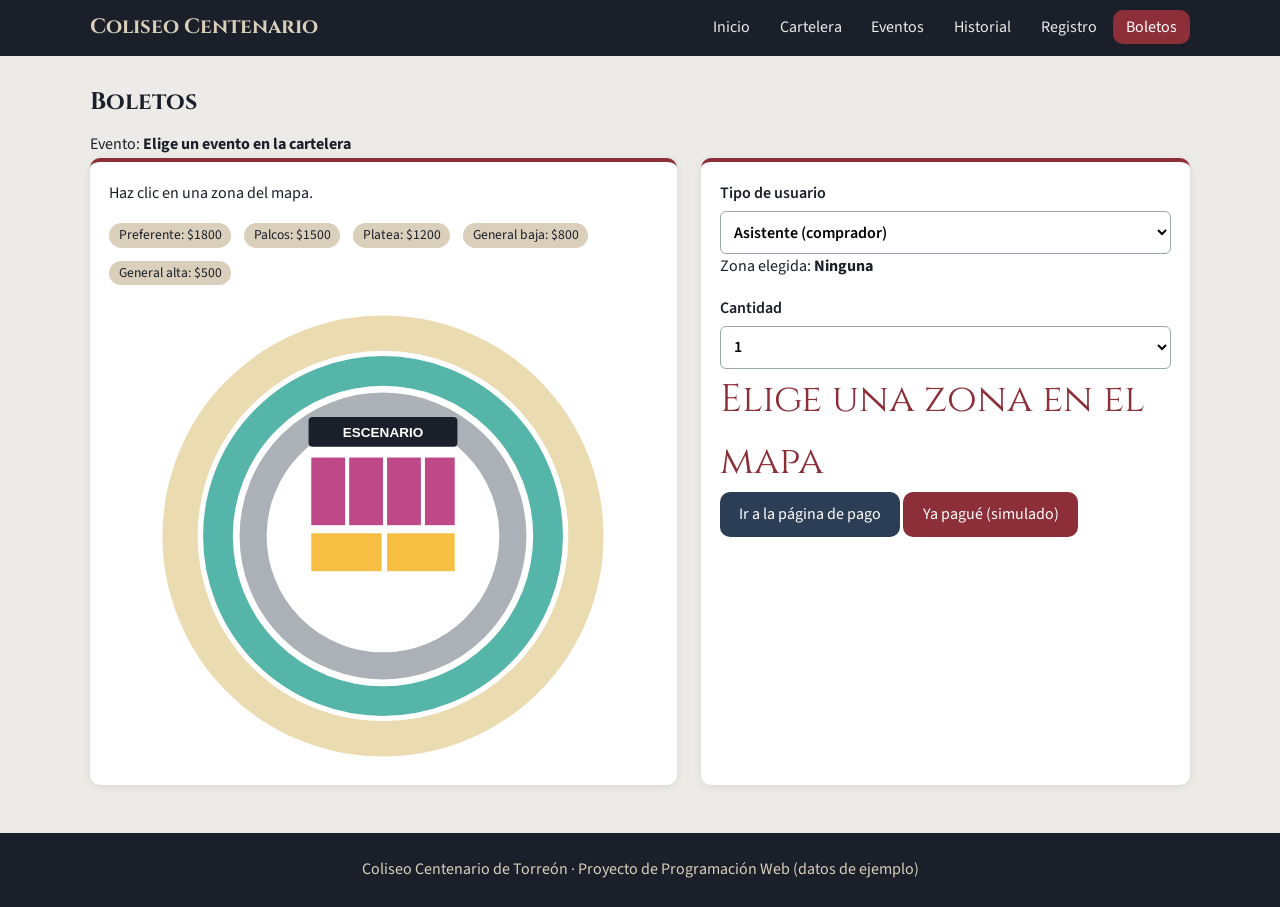
==== Web/boletos.html @ 9a9e8e97 "Version NO final del proyecto" ====
<!DOCTYPE html>
<html lang="es">
<head>
<meta charset="UTF-8">
<meta name="viewport" content="width=device-width, initial-scale=1.0">
<title>Boletos | Coliseo Centenario</title>
<link href="https://fonts.googleapis.com/css2?family=Cinzel:wght@600;700&family=Source+Sans+3:wght@400;600&display=swap" rel="stylesheet">
<link rel="stylesheet" href="../Estilos/estilos.css">
<script src="app.js"></script>
</head>
<body data-pagina="boletos">
<header class="cabecera" id="cabecera"></header>
<main><div class="contenedor"><h2>Boletos</h2><p>Evento: <strong id="evento-nombre">Elige un evento en la cartelera</strong></p><div class="compra"><div class="tarjeta"><p>Haz clic en una zona del mapa.</p><div class="leyenda" id="leyenda"></div><svg class="mapa" viewBox="0 0 340 340" role="group" aria-label="Mapa de zonas del Coliseo"><circle class="zona" data-zona="Palcos" tabindex="0" role="button" aria-label="Palcos" cx="170" cy="170" r="150" fill="none" stroke="#e6d4a0" stroke-width="26"/><circle class="zona" data-zona="General alta" tabindex="0" role="button" aria-label="General alta" cx="170" cy="170" r="122" fill="none" stroke="#2fa595" stroke-width="22"/><circle class="zona" data-zona="General baja" tabindex="0" role="button" aria-label="General baja" cx="170" cy="170" r="96" fill="none" stroke="#9aa0a8" stroke-width="20"/><rect class="escenario" x="115" y="82" width="110" height="22" rx="3"/><text x="170" y="97" text-anchor="middle">ESCENARIO</text><g class="zona" data-zona="Preferente" tabindex="0" role="button" aria-label="Preferente" fill="#b0206f"><rect x="117" y="112" width="25" height="50"/><rect x="145" y="112" width="25" height="50"/><rect x="173" y="112" width="25" height="50"/><rect x="201" y="112" width="22" height="50"/></g><g class="zona" data-zona="Platea" tabindex="0" role="button" aria-label="Platea" fill="#f5b21b"><rect x="117" y="168" width="52" height="28"/><rect x="173" y="168" width="50" height="28"/></g></svg></div><div class="tarjeta"><label>Tipo de usuario<select id="rol-pago"><option value="asistente">Asistente (comprador)</option><option value="organizador">Organizador / administrador</option></select></label><div id="panel-asistente" class="campos"><p>Zona elegida: <strong id="zona-txt">Ninguna</strong></p><label>Cantidad<select id="cant"><option>1</option><option>2</option><option>3</option><option>4</option><option>5</option><option>6</option></select></label></div><p class="precio" id="total"></p><p><a class="btn sec" href="https://www.paypal.com" target="_blank" rel="noopener">Ir a la página de pago</a> <button class="btn" id="confirmar" type="button">Ya pagué (simulado)</button></p><div id="conf" aria-live="polite"></div></div></div></div></main>
<footer class="pie" id="pie"></footer>
</body>
</html>
---- Estilos/estilos.css ----
:root{--tinta:#1b1f2a;--piedra:#ecebe7;--arena:#d9cfba;--sangre:#8c2f39;--azul:#2c3e55;--blanco:#fff;--r:10px}
*{box-sizing:border-box;margin:0}
body{font-family:"Source Sans 3",system-ui,sans-serif;color:var(--tinta);background:var(--piedra);line-height:1.6}
h1,h2,h3{font-family:Cinzel,Georgia,serif;line-height:1.2}
a{color:var(--sangre)}
:focus-visible{outline:3px solid var(--sangre);outline-offset:2px}
.contenedor{width:min(1100px,92%);margin:auto}
.cabecera{background:var(--tinta);position:sticky;top:0;z-index:5}
.cabecera .contenedor{display:flex;justify-content:space-between;align-items:center;flex-wrap:wrap;gap:.5rem;padding:.7rem 0}
.logo{font-family:Cinzel,serif;color:var(--arena);font-size:1.3rem;text-decoration:none;font-weight:700}
.menu{display:flex;flex-wrap:wrap;gap:.25rem;list-style:none;padding:0}
.menu a{color:var(--piedra);text-decoration:none;padding:.4rem .8rem;border-radius:var(--r)}
.menu a:hover,.menu a.activo{background:var(--sangre);color:var(--blanco)}
.banner{background:linear-gradient(rgba(27,31,42,.78),rgba(27,31,42,.78)),repeating-linear-gradient(90deg,var(--azul) 0 40px,var(--tinta) 40px 80px);color:var(--blanco);padding:5rem 0;text-align:center}
.banner h1{font-size:clamp(2rem,6vw,3.6rem)}
.banner p{max-width:60ch;margin:1rem auto}
main{padding:2rem 0 3rem}
main h2{margin-bottom:1rem}
.grid{display:grid;gap:1.2rem;grid-template-columns:repeat(auto-fit,minmax(250px,1fr))}
.datos{display:grid;grid-template-columns:repeat(3,1fr);gap:1rem;margin:2rem 0}
.tarjeta{background:var(--blanco);border-radius:var(--r);padding:1.2rem;border-top:4px solid var(--sangre);box-shadow:0 2px 8px rgba(0,0,0,.08)}
.tarjeta h3{font-size:1.1rem;margin-bottom:.4rem}
.etiqueta{display:inline-block;background:var(--arena);padding:.1rem .6rem;border-radius:99px;font-size:.85rem;margin:0 .3rem .3rem 0}
.btn{display:inline-block;background:var(--sangre);color:var(--blanco);padding:.6rem 1.2rem;border:0;border-radius:var(--r);font:inherit;cursor:pointer;text-decoration:none}
.btn:hover{background:var(--tinta)}
.btn.sec{background:var(--azul)}
.paypal{height:48px;display:block;margin-top:.8rem}
.filtros{display:flex;flex-wrap:wrap;gap:1rem;background:var(--arena);padding:1rem;border-radius:var(--r);margin-bottom:1.5rem}
label{display:flex;flex-direction:column;font-weight:600;gap:.25rem}
input,select,textarea{font:inherit;padding:.55rem;border:1px solid #9aa;border-radius:6px;background:var(--blanco);min-width:200px}
form{background:var(--blanco);padding:1.5rem;border-radius:var(--r);display:grid;gap:1rem;max-width:640px}
input.error,select.error,textarea.error{border-color:#c00;background:#fff3f3}
.msg-error{color:#b00;font-size:.9rem;font-weight:400}
.oculto{display:none!important}
.campos{display:grid;gap:1rem}
.ok{background:#e4f3e6;border-left:5px solid #2c7a3d;padding:1rem;border-radius:6px;margin-top:1rem}
.precio{font-family:Cinzel,serif;font-size:2.4rem;color:var(--sangre)}
.pie{background:var(--tinta);color:var(--arena);text-align:center;padding:1.5rem 0}
@media(max-width:700px){.datos{grid-template-columns:1fr}.menu{width:100%}.filtros label,input,select{width:100%}}
@media(prefers-reduced-motion:no-preference){.tarjeta{transition:transform .2s}.tarjeta:hover{transform:translateY(-3px)}}
.mapa{width:min(460px,100%);display:block;margin:auto}
.zona{cursor:pointer;opacity:.82;transition:opacity .15s}
.zona:hover,.zona.sel{opacity:1}
.zona.sel{filter:drop-shadow(0 0 4px #000)}
.zona.agotada{opacity:.2;cursor:not-allowed}
.escenario{fill:var(--tinta)}
.mapa text{font:600 10px Arial;fill:#fff;pointer-events:none}
.leyenda{display:flex;flex-wrap:wrap;gap:.5rem;margin:1rem 0}
.compra{display:grid;grid-template-columns:1.2fr 1fr;gap:1.5rem}
@media(max-width:800px){.compra{grid-template-columns:1fr}}
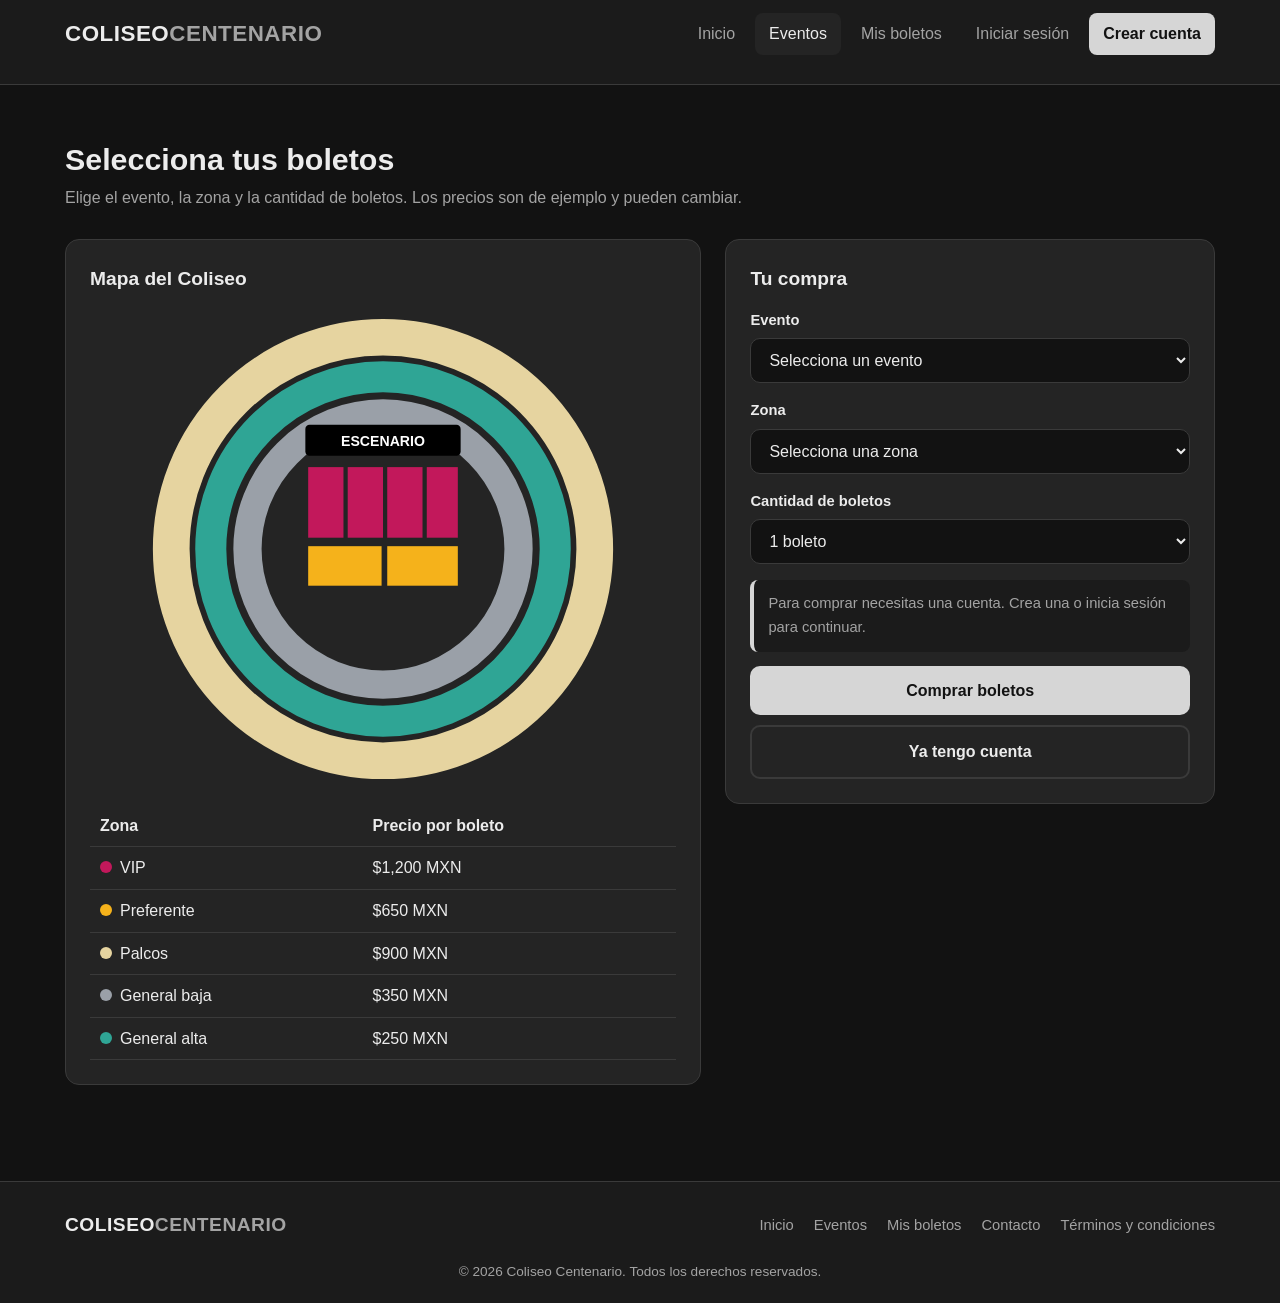
==== commit 4f539bda: "Se agrego pagina de compra de Boletos y se agrego la opcion de escoger el tipo de cuenta a crear" ====
--- a/Web/boletos.html
+++ b/Web/boletos.html
@@ -1,16 +1,157 @@
 <!DOCTYPE html>
 <html lang="es">
 <head>
-<meta charset="UTF-8">
-<meta name="viewport" content="width=device-width, initial-scale=1.0">
-<title>Boletos | Coliseo Centenario</title>
-<link href="https://fonts.googleapis.com/css2?family=Cinzel:wght@600;700&family=Source+Sans+3:wght@400;600&display=swap" rel="stylesheet">
-<link rel="stylesheet" href="../Estilos/estilos.css">
-<script src="app.js"></script>
+    <meta charset="UTF-8">
+    <meta name="viewport" content="width=device-width, initial-scale=1.0">
+    <title>Boletos | Coliseo Centenario</title>
+    <link rel="stylesheet" href="../Estilos/estilos.css">
 </head>
-<body data-pagina="boletos">
-<header class="cabecera" id="cabecera"></header>
-<main><div class="contenedor"><h2>Boletos</h2><p>Evento: <strong id="evento-nombre">Elige un evento en la cartelera</strong></p><div class="compra"><div class="tarjeta"><p>Haz clic en una zona del mapa.</p><div class="leyenda" id="leyenda"></div><svg class="mapa" viewBox="0 0 340 340" role="group" aria-label="Mapa de zonas del Coliseo"><circle class="zona" data-zona="Palcos" tabindex="0" role="button" aria-label="Palcos" cx="170" cy="170" r="150" fill="none" stroke="#e6d4a0" stroke-width="26"/><circle class="zona" data-zona="General alta" tabindex="0" role="button" aria-label="General alta" cx="170" cy="170" r="122" fill="none" stroke="#2fa595" stroke-width="22"/><circle class="zona" data-zona="General baja" tabindex="0" role="button" aria-label="General baja" cx="170" cy="170" r="96" fill="none" stroke="#9aa0a8" stroke-width="20"/><rect class="escenario" x="115" y="82" width="110" height="22" rx="3"/><text x="170" y="97" text-anchor="middle">ESCENARIO</text><g class="zona" data-zona="Preferente" tabindex="0" role="button" aria-label="Preferente" fill="#b0206f"><rect x="117" y="112" width="25" height="50"/><rect x="145" y="112" width="25" height="50"/><rect x="173" y="112" width="25" height="50"/><rect x="201" y="112" width="22" height="50"/></g><g class="zona" data-zona="Platea" tabindex="0" role="button" aria-label="Platea" fill="#f5b21b"><rect x="117" y="168" width="52" height="28"/><rect x="173" y="168" width="50" height="28"/></g></svg></div><div class="tarjeta"><label>Tipo de usuario<select id="rol-pago"><option value="asistente">Asistente (comprador)</option><option value="organizador">Organizador / administrador</option></select></label><div id="panel-asistente" class="campos"><p>Zona elegida: <strong id="zona-txt">Ninguna</strong></p><label>Cantidad<select id="cant"><option>1</option><option>2</option><option>3</option><option>4</option><option>5</option><option>6</option></select></label></div><p class="precio" id="total"></p><p><a class="btn sec" href="https://www.paypal.com" target="_blank" rel="noopener">Ir a la página de pago</a> <button class="btn" id="confirmar" type="button">Ya pagué (simulado)</button></p><div id="conf" aria-live="polite"></div></div></div></div></main>
-<footer class="pie" id="pie"></footer>
+<body>
+    <!-- =============== MENÚ ============================ -->
+    <header class="encabezado">
+        <div class="contenedor barra">
+            <a href="index.html" class="logo">COLISEO<span>CENTENARIO</span></a>
+            <input type="checkbox" id="menu-casilla" class="menu-casilla">
+            <label for="menu-casilla" class="menu-boton" aria-label="Abrir menú">☰</label>
+
+            <nav class="menu">
+                <a href="index.html">Inicio</a>
+                <a href="Eventos.html" class="activo">Eventos</a>
+                <a href="MisBoletos.html">Mis boletos</a>
+                <a href="Iniciar.html">Iniciar sesión</a>
+                <a href="registro.html" class="boton-menu">Crear cuenta</a>
+            </nav>
+        </div>
+    </header>
+
+    <main class="seccion">
+        <div class="contenedor">
+
+            <h1 class="seccion-titulo">Selecciona tus boletos</h1>
+            <p class="seccion-subtitulo">Elige el evento, la zona y la cantidad de boletos. Los precios son de ejemplo y pueden cambiar.</p>
+
+            <div class="compra">
+
+                <!-- ===== Mapa del recinto ===== -->
+                <section class="compra-caja">
+                    <h2 class="compra-titulo">Mapa del Coliseo</h2>
+
+                    <svg class="mapa" xmlns="http://www.w3.org/2000/svg" viewBox="0 0 340 340" role="img" aria-label="Mapa de zonas del Coliseo Centenario">
+                        <circle cx="170" cy="170" r="150" fill="none" stroke="#e6d4a0" stroke-width="26"><title>Palcos</title></circle>
+                        <circle cx="170" cy="170" r="122" fill="none" stroke="#2fa595" stroke-width="22"><title>General alta</title></circle>
+                        <circle cx="170" cy="170" r="96" fill="none" stroke="#9aa0a8" stroke-width="20"><title>General baja</title></circle>
+
+                        <rect x="115" y="82" width="110" height="22" rx="3" fill="#000000"/>
+                        <text x="170" y="97" text-anchor="middle" font-family="Arial" font-size="10" font-weight="bold" fill="#ffffff">ESCENARIO</text>
+
+                        <g fill="#c2185b">
+                            <rect x="117" y="112" width="25" height="50"><title>VIP</title></rect>
+                            <rect x="145" y="112" width="25" height="50"><title>VIP</title></rect>
+                            <rect x="173" y="112" width="25" height="50"><title>VIP</title></rect>
+                            <rect x="201" y="112" width="22" height="50"><title>VIP</title></rect>
+                        </g>
+                        <g fill="#f5b21b">
+                            <rect x="117" y="168" width="52" height="28"><title>Preferente</title></rect>
+                            <rect x="173" y="168" width="50" height="28"><title>Preferente</title></rect>
+                        </g>
+                    </svg>
+
+                    <table class="tabla-zonas">
+                        <tr>
+                            <th>Zona</th>
+                            <th>Precio por boleto</th>
+                        </tr>
+                    <tr>
+                        <td><span class="punto" style="background:#c2185b"></span>VIP</td>
+                        <td>$1,200 MXN</td>
+                    </tr>
+                    <tr>
+                        <td><span class="punto" style="background:#f5b21b"></span>Preferente</td>
+                        <td>$650 MXN</td>
+                    </tr>
+                    <tr>
+                        <td><span class="punto" style="background:#e6d4a0"></span>Palcos</td>
+                        <td>$900 MXN</td>
+                    </tr>
+                    <tr>
+                        <td><span class="punto" style="background:#9aa0a8"></span>General baja</td>
+                        <td>$350 MXN</td>
+                    </tr>
+                    <tr>
+                        <td><span class="punto" style="background:#2fa595"></span>General alta</td>
+                        <td>$250 MXN</td>
+                    </tr>
+                    </table>
+                </section>
+
+                <!-- ===== Formulario de compra ===== -->
+                <section class="compra-caja">
+                    <h2 class="compra-titulo">Tu compra</h2>
+
+                    <form action="#" method="post">
+                        <div class="campo">
+                            <label class="campo-etiqueta" for="evento">Evento</label>
+                            <select class="campo-entrada" id="evento" name="evento">
+                                <option value="">Selecciona un evento</option>
+                        <option value="8">This Is Lenny Jay's Michael · 8 Oct 2026</option>
+                        <option value="1">Conjunto Primavera y Firma · 10 Oct 2026</option>
+                        <option value="2">Enjambre · Daños Luz Tour 2026 · 17 Oct 2026</option>
+                        <option value="3">Panteón Rococó · 30 años · 29 Oct 2026</option>
+                        <option value="4">Los Auténticos Caligaris · 18 Nov 2026</option>
+                        <option value="5">Caifanes · 19 Nov 2026</option>
+                        <option value="6">Manuel Medrano · Superior Tour · 27 Nov 2026</option>
+                        <option value="7">Natanael Cano · Vol. 1 Tour · 28 Nov 2026</option>
+                        <option value="9">Yuridia · Fecha por confirmar</option>
+                            </select>
+                        </div>
+
+                        <div class="campo">
+                            <label class="campo-etiqueta" for="zona">Zona</label>
+                            <select class="campo-entrada" id="zona" name="zona">
+                                <option value="">Selecciona una zona</option>
+                        <option value="vip">VIP</option>
+                        <option value="preferente">Preferente</option>
+                        <option value="palcos">Palcos</option>
+                        <option value="general-baja">General baja</option>
+                        <option value="general-alta">General alta</option>
+                            </select>
+                        </div>
+
+                        <div class="campo">
+                            <label class="campo-etiqueta" for="cantidad">Cantidad de boletos</label>
+                            <select class="campo-entrada" id="cantidad" name="cantidad">
+                                <option value="1">1 boleto</option>
+                                <option value="2">2 boletos</option>
+                                <option value="3">3 boletos</option>
+                                <option value="4">4 boletos</option>
+                                <option value="5">5 boletos</option>
+                                <option value="6">6 boletos</option>
+                            </select>
+                        </div>
+
+                        <p class="aviso">Para comprar necesitas una cuenta. Crea una o inicia sesión para continuar.</p>
+
+                        <a href="registro.html" class="boton boton-completo">Comprar boletos</a>
+                        <a href="Iniciar.html" class="boton boton-borde boton-completo">Ya tengo cuenta</a>
+                    </form>
+                </section>
+
+            </div>
+        </div>
+    </main>
+
+    <footer class="pie">
+        <div class="contenedor pie-contenido">
+            <p class="pie-logo">COLISEO<span>CENTENARIO</span></p>
+            <nav class="pie-enlaces">
+                <a href="index.html">Inicio</a>
+                <a href="Eventos.html">Eventos</a>
+                <a href="MisBoletos.html">Mis boletos</a>
+                <a href="#">Contacto</a>
+                <a href="#">Términos y condiciones</a>
+            </nav>
+        </div>
+        <p class="pie-copy">© 2026 Coliseo Centenario. Todos los derechos reservados.</p>
+    </footer>
 </body>
 </html>
--- a/Estilos/estilos.css
+++ b/Estilos/estilos.css
@@ -1,50 +1,625 @@
-:root{--tinta:#1b1f2a;--piedra:#ecebe7;--arena:#d9cfba;--sangre:#8c2f39;--azul:#2c3e55;--blanco:#fff;--r:10px}
-*{box-sizing:border-box;margin:0}
-body{font-family:"Source Sans 3",system-ui,sans-serif;color:var(--tinta);background:var(--piedra);line-height:1.6}
-h1,h2,h3{font-family:Cinzel,Georgia,serif;line-height:1.2}
-a{color:var(--sangre)}
-:focus-visible{outline:3px solid var(--sangre);outline-offset:2px}
-.contenedor{width:min(1100px,92%);margin:auto}
-.cabecera{background:var(--tinta);position:sticky;top:0;z-index:5}
-.cabecera .contenedor{display:flex;justify-content:space-between;align-items:center;flex-wrap:wrap;gap:.5rem;padding:.7rem 0}
-.logo{font-family:Cinzel,serif;color:var(--arena);font-size:1.3rem;text-decoration:none;font-weight:700}
-.menu{display:flex;flex-wrap:wrap;gap:.25rem;list-style:none;padding:0}
-.menu a{color:var(--piedra);text-decoration:none;padding:.4rem .8rem;border-radius:var(--r)}
-.menu a:hover,.menu a.activo{background:var(--sangre);color:var(--blanco)}
-.banner{background:linear-gradient(rgba(27,31,42,.78),rgba(27,31,42,.78)),repeating-linear-gradient(90deg,var(--azul) 0 40px,var(--tinta) 40px 80px);color:var(--blanco);padding:5rem 0;text-align:center}
-.banner h1{font-size:clamp(2rem,6vw,3.6rem)}
-.banner p{max-width:60ch;margin:1rem auto}
-main{padding:2rem 0 3rem}
-main h2{margin-bottom:1rem}
-.grid{display:grid;gap:1.2rem;grid-template-columns:repeat(auto-fit,minmax(250px,1fr))}
-.datos{display:grid;grid-template-columns:repeat(3,1fr);gap:1rem;margin:2rem 0}
-.tarjeta{background:var(--blanco);border-radius:var(--r);padding:1.2rem;border-top:4px solid var(--sangre);box-shadow:0 2px 8px rgba(0,0,0,.08)}
-.tarjeta h3{font-size:1.1rem;margin-bottom:.4rem}
-.etiqueta{display:inline-block;background:var(--arena);padding:.1rem .6rem;border-radius:99px;font-size:.85rem;margin:0 .3rem .3rem 0}
-.btn{display:inline-block;background:var(--sangre);color:var(--blanco);padding:.6rem 1.2rem;border:0;border-radius:var(--r);font:inherit;cursor:pointer;text-decoration:none}
-.btn:hover{background:var(--tinta)}
-.btn.sec{background:var(--azul)}
-.paypal{height:48px;display:block;margin-top:.8rem}
-.filtros{display:flex;flex-wrap:wrap;gap:1rem;background:var(--arena);padding:1rem;border-radius:var(--r);margin-bottom:1.5rem}
-label{display:flex;flex-direction:column;font-weight:600;gap:.25rem}
-input,select,textarea{font:inherit;padding:.55rem;border:1px solid #9aa;border-radius:6px;background:var(--blanco);min-width:200px}
-form{background:var(--blanco);padding:1.5rem;border-radius:var(--r);display:grid;gap:1rem;max-width:640px}
-input.error,select.error,textarea.error{border-color:#c00;background:#fff3f3}
-.msg-error{color:#b00;font-size:.9rem;font-weight:400}
-.oculto{display:none!important}
-.campos{display:grid;gap:1rem}
-.ok{background:#e4f3e6;border-left:5px solid #2c7a3d;padding:1rem;border-radius:6px;margin-top:1rem}
-.precio{font-family:Cinzel,serif;font-size:2.4rem;color:var(--sangre)}
-.pie{background:var(--tinta);color:var(--arena);text-align:center;padding:1.5rem 0}
-@media(max-width:700px){.datos{grid-template-columns:1fr}.menu{width:100%}.filtros label,input,select{width:100%}}
-@media(prefers-reduced-motion:no-preference){.tarjeta{transition:transform .2s}.tarjeta:hover{transform:translateY(-3px)}}
-.mapa{width:min(460px,100%);display:block;margin:auto}
-.zona{cursor:pointer;opacity:.82;transition:opacity .15s}
-.zona:hover,.zona.sel{opacity:1}
-.zona.sel{filter:drop-shadow(0 0 4px #000)}
-.zona.agotada{opacity:.2;cursor:not-allowed}
-.escenario{fill:var(--tinta)}
-.mapa text{font:600 10px Arial;fill:#fff;pointer-events:none}
-.leyenda{display:flex;flex-wrap:wrap;gap:.5rem;margin:1rem 0}
-.compra{display:grid;grid-template-columns:1.2fr 1fr;gap:1.5rem}
-@media(max-width:800px){.compra{grid-template-columns:1fr}}
+:root {
+    --fondo: #121212;
+    --fondo-2: #1b1b1b;
+    --tarjeta: #242424;
+    --texto: #ececec;
+    --texto-suave: #a3a3a3;
+    --acento: #d6d6d6;
+    --borde: #3a3a3a;
+}
+
+/* =======reglas globales======================================================== */
+* {
+    box-sizing: border-box;
+    margin: 0;
+    padding: 0;
+}
+
+body {
+    font-family: "Segoe UI", Roboto, Arial, sans-serif;
+    background: var(--fondo);
+    color: var(--texto);
+    line-height: 1.6;
+}
+
+a {
+    color: inherit;
+    text-decoration: none;
+}
+
+.contenedor {
+    width: 92%;
+    max-width: 1150px;
+    margin: 0 auto;
+}
+
+
+
+/* =======menu========================================================*/
+.encabezado {
+    background: var(--fondo-2);
+    border-bottom: 1px solid var(--borde);
+    position: sticky;
+    top: 0;
+    z-index: 50;
+}
+ 
+.barra {
+    display: flex;
+    align-items: center;
+    justify-content: space-between;
+    flex-wrap: wrap;
+    min-height: 68px;
+    margin: 0 auto 1rem auto;
+}
+ 
+.logo {
+    font-size: 1.4rem;
+    font-weight: 800;
+    letter-spacing: 0.5px;
+}
+ 
+.logo span {
+    color: var(--texto-suave);
+}
+ 
+.menu {
+    display: flex;
+    align-items: center;
+    flex-wrap: wrap;
+    gap: 6px;
+}
+ 
+.menu a {
+    padding: 8px 14px;
+    border-radius: 8px;
+    color: var(--texto-suave);
+    font-weight: 500;
+}
+ 
+.menu a:hover {
+    color: var(--texto);
+    background: var(--tarjeta);
+}
+ 
+.menu a.activo {
+    color: var(--texto);
+    background: var(--tarjeta);
+}
+ 
+.menu .boton-menu {
+    background: var(--acento);
+    color: var(--fondo);
+    font-weight: 700;
+}
+ 
+.menu .boton-menu:hover {
+    background: #ffffff;
+    color: var(--fondo);
+}
+
+/* =======Baner========================================================= */
+.banner {
+    position: relative;
+    min-height: 440px;
+    display: flex;
+    align-items: center;
+    background: #000000;
+    overflow: hidden;
+}
+ 
+.banner-imagen {
+    position: absolute;
+    top: 0;
+    left: 0;
+    width: 100%;
+    height: 100%;
+    object-fit: cover;
+    opacity: 0.3;
+}
+ 
+.banner::after {
+    content: "";
+    position: absolute;
+    top: 0;
+    left: 0;
+    width: 100%;
+    height: 100%;
+    background: linear-gradient(to bottom, transparent 55%, var(--fondo));
+    pointer-events: none;
+}
+ 
+.banner-texto {
+    position: relative;
+    z-index: 1;
+    padding: 80px 0;
+}
+ 
+.banner-titulo {
+    font-size: 4rem;
+    line-height: 1.2;
+    max-width: 700px;
+    margin-bottom: 10px;
+}
+ 
+.banner-descripcion {
+    font-size: 1.1rem;
+    max-width: 560px;
+    margin-bottom: 26px;
+}
+
+/* =======boton bvaner========================================================= */
+.boton {
+    display: inline-block;
+    padding: 12px 24px;
+    border-radius: 10px;
+    background: var(--acento);
+    color: var(--fondo);
+    font-weight: 700;
+    text-align: center;
+    cursor: pointer;
+}
+ 
+.boton:hover {
+    background: #ffffff;
+}
+ 
+.boton-borde {
+    background: transparent;
+    border: 2px solid var(--borde);
+    color: var(--texto);
+}
+ 
+.boton-borde:hover {
+    background: var(--tarjeta);
+}
+ 
+.boton-completo {
+    display: block;
+    width: 100%;
+    margin-top: 10px;
+}
+
+/* =======Eventos========================================================= */
+.seccion {
+    padding: 56px 0;
+}
+ 
+.seccion-titulo {
+    font-size: 1.9rem;
+    line-height: 1.2;
+    margin-bottom: 8px;
+}
+ 
+.seccion-subtitulo {
+    color: var(--texto-suave);
+    margin-bottom: 28px;
+}
+ 
+.seccion-final {
+    text-align: center;
+    margin-top: 32px;
+}
+ 
+.rejilla {
+    display: grid;
+    grid-template-columns: repeat(auto-fill, minmax(300px, 1fr));
+    gap: 24px;
+}
+ 
+.evento {
+    display: flex;
+    flex-direction: column;
+    background: var(--tarjeta);
+    border: 1px solid var(--borde);
+    border-radius: 14px;
+    overflow: hidden;
+}
+ 
+.evento:hover {
+    border-color: var(--acento);
+}
+ 
+.evento-cartel {
+    width: 100%;
+    aspect-ratio: 587 / 307;
+    background: var(--fondo-2);
+    overflow: hidden;
+}
+ 
+.evento-imagen {
+    display: block;
+    width: 100%;
+    height: 100%;
+    object-fit: cover;
+}
+ 
+.evento-info {
+    display: flex;
+    flex-direction: column;
+    flex: 1;
+    gap: 6px;
+    padding: 16px;
+}
+ 
+.evento-titulo {
+    font-size: 1.15rem;
+    line-height: 1.3;
+}
+ 
+.evento-dato {
+    color: var(--texto-suave);
+    font-size: 0.92rem;
+}
+ 
+.evento-precio {
+    margin-top: auto;
+    padding-top: 8px;
+    color: var(--acento);
+    font-weight: 700;
+}
+
+/* =======Formulario========================================================= */
+.pagina-centrada {
+    display: flex;
+    align-items: center;
+    justify-content: center;
+    min-height: 80vh;
+    padding: 40px 0;
+}
+ 
+.formulario {
+    width: 100%;
+    max-width: 440px;
+    padding: 32px;
+    background: var(--tarjeta);
+    border: 1px solid var(--borde);
+    border-radius: 14px;
+}
+ 
+.formulario-titulo {
+    font-size: 1.7rem;
+    line-height: 1.2;
+    margin-bottom: 6px;
+}
+
+.formulario-subtitulo {
+    color: var(--texto-suave);
+    margin-bottom: 24px;
+}
+
+.campo {
+    margin-bottom: 16px;
+}
+
+.campo-etiqueta {
+    display: block;
+    margin-bottom: 6px;
+    font-size: 0.92rem;
+    font-weight: 600;
+}
+ 
+.campo-opcional {
+    color: var(--texto-suave);
+    font-weight: 400;
+}
+ 
+.campo-entrada {
+    width: 100%;
+    padding: 12px 14px;
+    background: var(--fondo);
+    border: 1px solid var(--borde);
+    border-radius: 10px;
+    color: var(--texto);
+    font-family: inherit;
+    font-size: 1rem;
+}
+ 
+.campo-entrada:focus {
+    outline: 2px solid var(--acento);
+    border-color: transparent;
+}
+ 
+.formulario-terminos {
+    display: flex;
+    align-items: flex-start;
+    gap: 8px;
+    margin-bottom: 20px;
+    color: var(--texto-suave);
+    font-size: 0.88rem;
+}
+ 
+.formulario-casilla {
+    margin-top: 4px;
+    accent-color: var(--acento);
+}
+ 
+.formulario-enlace {
+    color: var(--acento);
+    font-weight: 600;
+    text-decoration: underline;
+}
+ 
+.formulario-pie {
+    margin-top: 18px;
+    color: var(--texto-suave);
+    font-size: 0.92rem;
+    text-align: center;
+}
+
+
+
+/* ====== ESTILSO  DE MIS BOLETOS ================================================== */
+.boleto {
+    display: flex;
+    flex-wrap: wrap;
+    margin-bottom: 20px;
+    background: var(--tarjeta);
+    border: 1px solid var(--borde);
+    border-radius: 14px;
+    overflow: hidden;
+}
+ 
+.boleto-imagen {
+    width: 260px;
+    object-fit: cover;
+}
+ 
+.boleto-info {
+    flex: 1 1 260px;
+    padding: 20px;
+}
+ 
+.boleto-titulo {
+    margin-bottom: 8px;
+    font-size: 1.3rem;
+}
+ 
+.boleto-lateral {
+    display: flex;
+    flex-direction: column;
+    justify-content: center;
+    gap: 10px;
+    padding: 20px;
+    background: var(--fondo-2);
+    border-left: 2px dashed var(--borde);
+    text-align: center;
+}
+ 
+.boleto-id {
+    font-family: Consolas, "Courier New", monospace;
+    font-weight: 700;
+}
+
+/* estilos para telefonos */
+@media (max-width: 700px) {
+    .boleto-imagen {
+        width: 100%;
+        height: auto;
+    }
+
+    .boleto-lateral {
+        width: 100%;
+        border-left: none;
+        border-top: 2px dashed var(--borde);
+    }
+}
+
+
+/* =======menu hambuerguera============================ */
+
+.menu-casilla {
+    display: none;
+}
+
+.menu-boton {
+    display: none;
+    padding: 5px 15px;
+    border-radius: 8px;
+    font-size: 2rem;
+    cursor: pointer;
+}
+
+@media (max-width: 820px) {
+    .menu-boton {
+        display: block;
+    }
+
+    .menu {
+        display: none;
+        flex-direction: column;
+        align-items: stretch;
+        width: 100%;
+        padding-bottom: 14px;
+    }
+    
+    .menu-casilla:checked ~ .menu {
+        display: flex;
+    }
+}
+
+/* =========================pie de pagina=================================================== */
+.pie {
+    margin-top: 40px;
+    padding: 28px 0 20px;
+    background: var(--fondo-2);
+    border-top: 1px solid var(--borde);
+}
+ 
+.pie-contenido {
+    display: flex;
+    align-items: center;
+    justify-content: space-between;
+    flex-wrap: wrap;
+    gap: 16px;
+}
+ 
+.pie-logo {
+    font-size: 1.2rem;
+    font-weight: 800;
+    letter-spacing: 0.5px;
+}
+ 
+.pie-logo span {
+    color: var(--texto-suave);
+}
+ 
+.pie-enlaces {
+    display: flex;
+    flex-wrap: wrap;
+    gap: 8px 20px;
+}
+ 
+.pie-enlaces a {
+    color: var(--texto-suave);
+    font-size: 0.92rem;
+}
+ 
+.pie-enlaces a:hover {
+    color: var(--texto);
+}
+ 
+.pie-copy {
+    margin-top: 20px;
+    color: var(--texto-suave);
+    font-size: 0.85rem;
+    text-align: center;
+}
+
+/* ====== PAGINADE BOLETOS================================ */
+.compra {
+    display: grid;
+    grid-template-columns: 1.3fr 1fr;
+    gap: 24px;
+    align-items: start;
+}
+
+.compra-caja {
+    padding: 24px;
+    background: var(--tarjeta);
+    border: 1px solid var(--borde);
+    border-radius: 14px;
+}
+
+.compra-titulo {
+    margin-bottom: 14px;
+    font-size: 1.2rem;
+}
+
+.mapa {
+    display: block;
+    width: 100%;
+    max-width: 480px;
+    margin: 0 auto;
+}
+
+.tabla-zonas {
+    width: 100%;
+    margin-top: 16px;
+    border-collapse: collapse;
+}
+
+.tabla-zonas th,
+.tabla-zonas td {
+    padding: 8px 10px;
+    border-bottom: 1px solid var(--borde);
+    text-align: left;
+}
+
+.punto {
+    display: inline-block;
+    width: 12px;
+    height: 12px;
+    margin-right: 8px;
+    border-radius: 50%;
+}
+
+.aviso {
+    margin: 14px 0;
+    padding: 12px 14px;
+    background: var(--fondo-2);
+    border-left: 4px solid var(--acento);
+    border-radius: 8px;
+    color: var(--texto-suave);
+    font-size: 0.92rem;
+}
+
+@media (max-width: 820px) {
+    .compra {
+        grid-template-columns: 1fr;
+    }
+}
+
+/* ====== ELEGIR TIPO DE CUENTA ================================== */
+.formulario-ancho {
+    max-width: 620px;
+}
+
+.tipo-radio {
+    position: absolute;
+    opacity: 0;
+}
+
+.tipos-cuenta {
+    display: grid;
+    grid-template-columns: repeat(auto-fit, minmax(150px, 1fr));
+    gap: 10px;
+    margin-bottom: 22px;
+}
+
+.tipo-tarjeta {
+    display: block;
+    padding: 14px 10px;
+    background: var(--fondo);
+    border: 2px solid var(--borde);
+    border-radius: 12px;
+    text-align: center;
+    cursor: pointer;
+}
+
+.tipo-tarjeta:hover {
+    border-color: var(--texto-suave);
+}
+
+.tipo-tarjeta strong {
+    display: block;
+    margin-bottom: 4px;
+}
+
+.tipo-tarjeta span {
+    color: var(--texto-suave);
+    font-size: 0.85rem;
+}
+
+#tipo-asistente:checked ~ .tipos-cuenta label[for="tipo-asistente"],
+#tipo-organizador:checked ~ .tipos-cuenta label[for="tipo-organizador"],
+#tipo-administrador:checked ~ .tipos-cuenta label[for="tipo-administrador"] {
+    background: var(--fondo-2);
+    border-color: var(--acento);
+}
+
+#tipo-asistente:focus-visible ~ .tipos-cuenta label[for="tipo-asistente"],
+#tipo-organizador:focus-visible ~ .tipos-cuenta label[for="tipo-organizador"],
+#tipo-administrador:focus-visible ~ .tipos-cuenta label[for="tipo-administrador"] {
+    outline: 2px solid var(--acento);
+}
+
+.extra {
+    display: none;
+    margin-bottom: 8px;
+    padding: 16px 16px 0;
+    background: var(--fondo-2);
+    border: 1px dashed var(--borde);
+    border-radius: 12px;
+}
+
+.extra-titulo {
+    margin-bottom: 12px;
+    font-size: 1rem;
+}
+
+#tipo-asistente:checked ~ .extra-asistente,
+#tipo-organizador:checked ~ .extra-organizador,
+#tipo-administrador:checked ~ .extra-administrador {
+    display: block;
+}
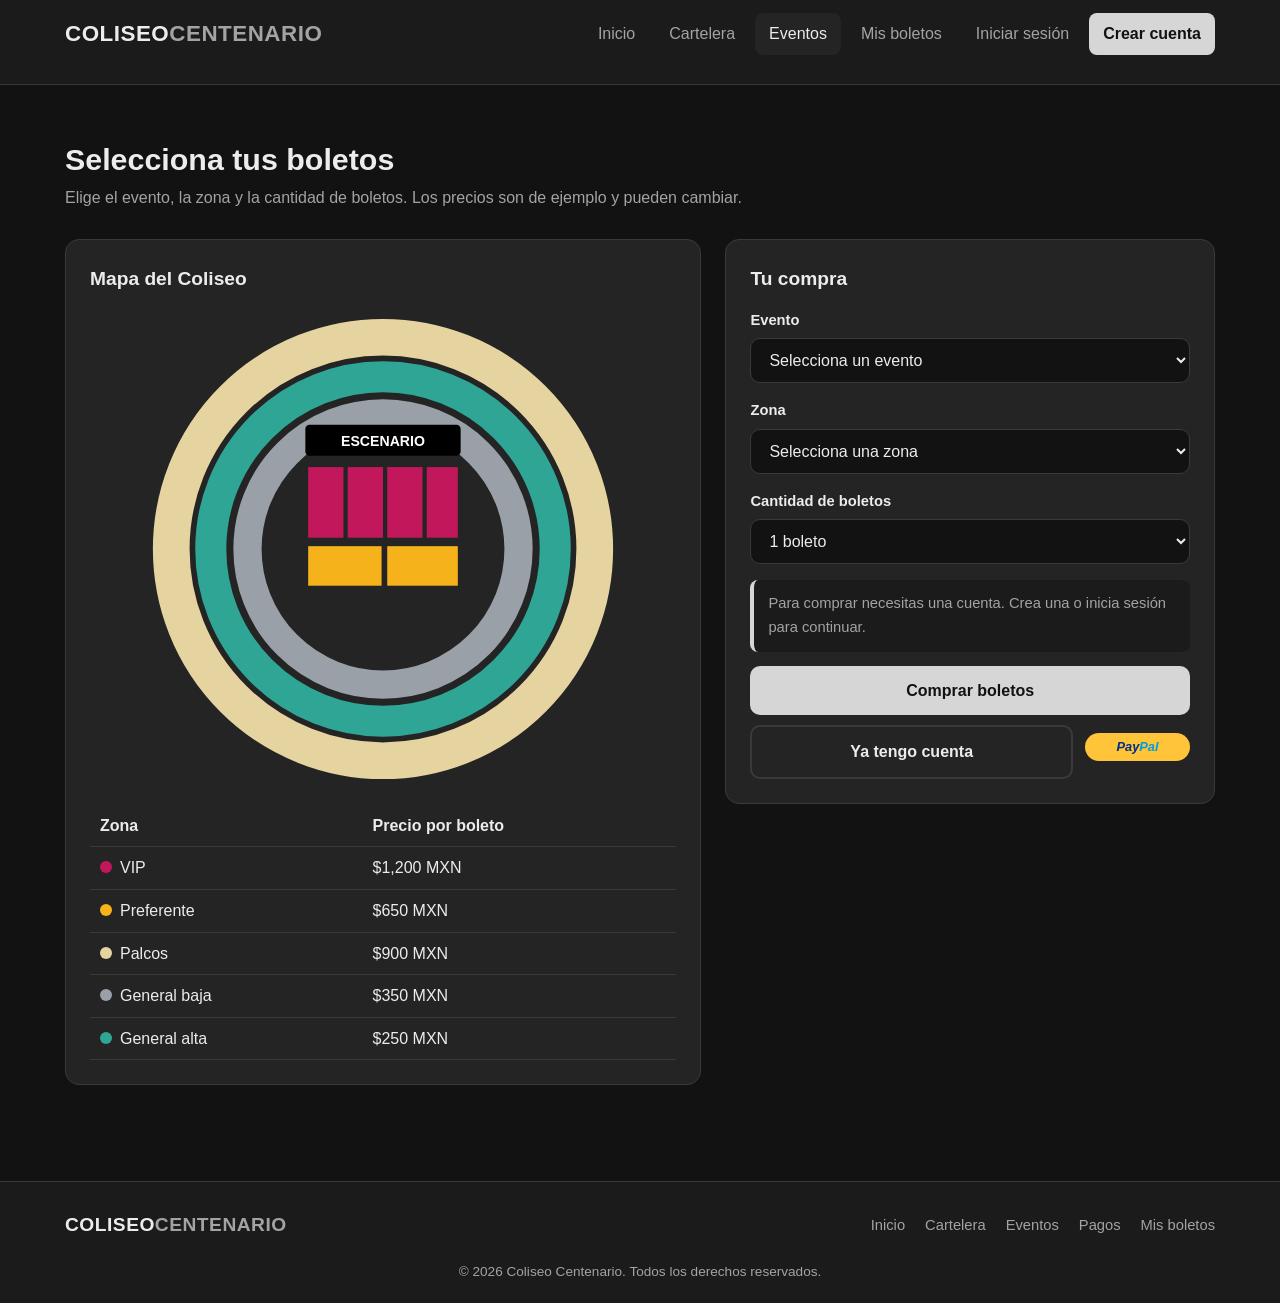
==== commit 503d68c7: "Se termino de agregar unos formularios para cumplir totalmente con las indicaciones de la profesora" ====
--- a/Web/boletos.html
+++ b/Web/boletos.html
@@ -16,7 +16,8 @@
 
             <nav class="menu">
                 <a href="index.html">Inicio</a>
-                <a href="Eventos.html" class="activo">Eventos</a>
+                <a href="cartelera.html">Cartelera</a>
+                <a href="eventos.html" class="activo">Eventos</a>
                 <a href="MisBoletos.html">Mis boletos</a>
                 <a href="Iniciar.html">Iniciar sesión</a>
                 <a href="registro.html" class="boton-menu">Crear cuenta</a>
@@ -132,7 +133,10 @@
                         <p class="aviso">Para comprar necesitas una cuenta. Crea una o inicia sesión para continuar.</p>
 
                         <a href="registro.html" class="boton boton-completo">Comprar boletos</a>
-                        <a href="Iniciar.html" class="boton boton-borde boton-completo">Ya tengo cuenta</a>
+                        <div class="fila-boton">
+                            <a href="Iniciar.html" class="boton boton-borde boton-completo">Ya tengo cuenta</a>
+                            <img src="../Recursos/paypal.svg" alt="PayPal" class="paypal-mini">
+                        </div>
                     </form>
                 </section>
 
@@ -144,12 +148,12 @@
         <div class="contenedor pie-contenido">
             <p class="pie-logo">COLISEO<span>CENTENARIO</span></p>
             <nav class="pie-enlaces">
-                <a href="index.html">Inicio</a>
-                <a href="Eventos.html">Eventos</a>
-                <a href="MisBoletos.html">Mis boletos</a>
-                <a href="#">Contacto</a>
-                <a href="#">Términos y condiciones</a>
-            </nav>
+            <a href="index.html">Inicio</a>
+            <a href="cartelera.html">Cartelera</a>
+            <a href="eventos.html">Eventos</a>
+            <a href="pagos.html">Pagos</a>
+            <a href="MisBoletos.html">Mis boletos</a>
+        </nav>
         </div>
         <p class="pie-copy">© 2026 Coliseo Centenario. Todos los derechos reservados.</p>
     </footer>
--- a/Estilos/estilos.css
+++ b/Estilos/estilos.css
@@ -623,3 +623,54 @@
 #tipo-administrador:checked ~ .extra-administrador {
     display: block;
 }
+
+
+/* ====== CARTELERA, HISTORIAL, DETALLE Y PAGOS ============================= */
+.filtros {
+    display: flex;
+    flex-wrap: wrap;
+    align-items: flex-end;
+    gap: 16px;
+    margin-bottom: 24px;
+}
+
+.filtros .campo {
+    flex: 1 1 180px;
+    margin-bottom: 0;
+}
+
+.tabla-scroll {
+    overflow-x: auto;
+}
+
+.detalle-imagen {
+    display: block;
+    width: 100%;
+    border-radius: 10px;
+}
+
+.paypal {
+    display: block;
+    height: 48px;
+    margin: 12px 0;
+}
+
+.pagos-subtitulo {
+    margin-top: 40px;
+}
+
+
+/* ====== BOTÓN CON LOGO DE PAYPAL AL LADO ================================== */
+.fila-boton {
+    display: flex;
+    align-items: center;
+    gap: 12px;
+}
+
+.fila-boton .boton {
+    flex: 1;
+}
+
+.paypal-mini {
+    height: 28px;
+}
